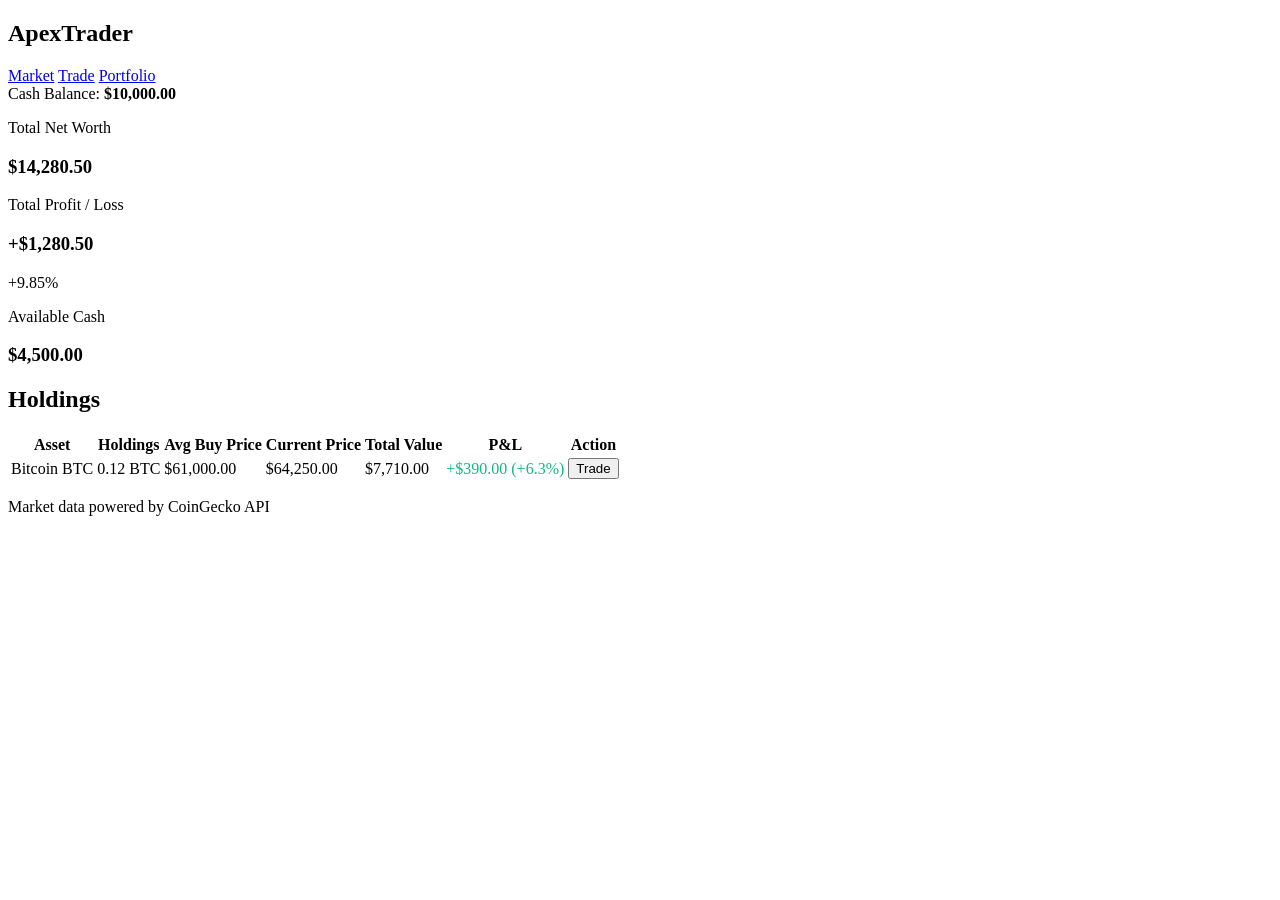
==== portfolio.html @ a47b9b46 "Adding pages" ====
<!DOCTYPE html>
<html lang="en">

<head>
    <meta charset="UTF-8">
    <meta name="viewport" content="width=device-width, initial-scale=1.0">
    <title>Document</title>
    <link rel="preconnect" href="https://fonts.googleapis.com">
    <link rel="preconnect" href="https://fonts.gstatic.com" crossorigin>
    <link href="https://fonts.googleapis.com/css2?family=Inter:wght@400;500;600;700&display=swap" rel="stylesheet">
    <link rel="stylesheet" href="portfolio.css">
</head>

<body>
    <header class="top-nav">
        <div class="brand-wrap">
            <h2 class="brand-logo">ApexTrader</h2>
            <nav class="nav-menu">
                <a href="index.html" class="nav-link">Market</a>
                <a href="trade.html" class="nav-link">Trade</a>
                <a href="portfolio.html" class="nav-link active">Portfolio</a>
            </nav>
        </div>
        <div class="user-wallet">
            <span class="wallet-txt">Cash Balance:</span>
            <strong id="userCashBal">$10,000.00</strong>
        </div>
    </header>
    <main>
        <section class="overview-cards">
            <div>
                <p>Total Net Worth</p>
                <h3>$14,280.50</h3>
            </div>

            <div>
                <p>Total Profit / Loss</p>
                <div class="card-row">
                    <h3>+$1,280.50</h3>
                    <span>+9.85%</span>
                </div>
            </div>

            <div>
                <p>Available Cash</p>
                <h3>$4,500.00</h3>
            </div>
        </section>

        <section class="holdings-section">
            <h2>Holdings</h2>

            <div class="data-table-wrapper">
                <table class="coins-table">
                    <thead>
                        <tr>
                            <th>Asset</th>
                            <th>Holdings</th>
                            <th>Avg Buy Price</th>
                            <th>Current Price</th>
                            <th>Total Value</th>
                            <th>P&amp;L</th>
                            <th>Action</th>
                        </tr>
                    </thead>
                    <tbody id="portfolioList">
                        <tr>
                            <td>Bitcoin BTC</td>
                            <td>0.12 BTC</td>
                            <td>$61,000.00</td>
                            <td>$64,250.00</td>
                            <td>$7,710.00</td>
                            <td style="color: #10b981;">+$390.00 (+6.3%)</td>
                            <td><button>Trade</button></td>
                        </tr>
                    </tbody>
                </table>
            </div>
        </section>
    </main>

    <footer>
        <p>Market data powered by CoinGecko API</p>
    </footer>
</body>

</html>
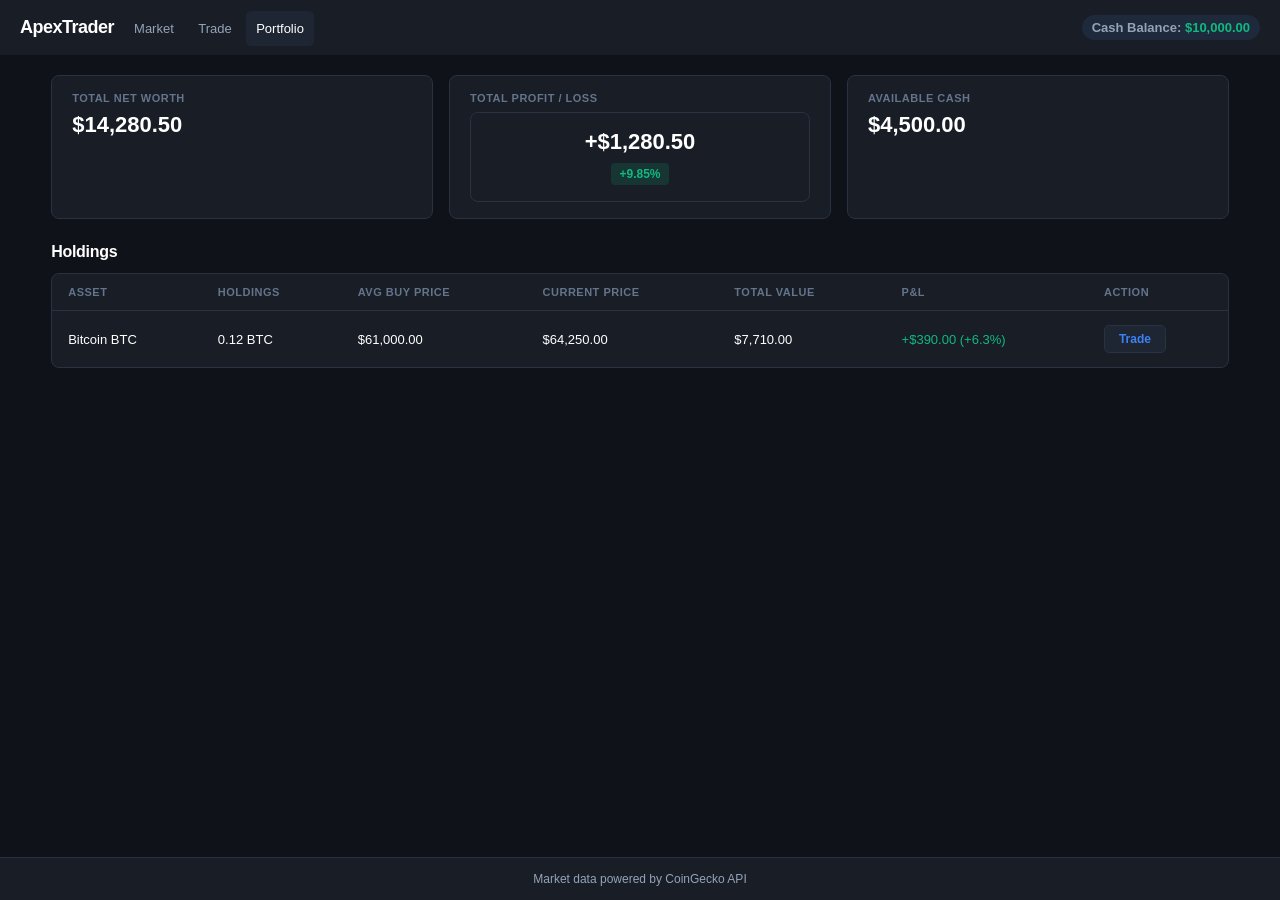
==== commit f22dcafe: "Add favicon to portfolio.html Added a favicon to the portfolio page." ====
--- a/portfolio.html
+++ b/portfolio.html
@@ -9,6 +9,7 @@
     <link rel="preconnect" href="https://fonts.gstatic.com" crossorigin>
     <link href="https://fonts.googleapis.com/css2?family=Inter:wght@400;500;600;700&display=swap" rel="stylesheet">
     <link rel="stylesheet" href="portfolio.css">
+    <link rel="icon" href="data:image/svg+xml,<svg xmlns=%22http://www.w3.org/2000/svg%22 viewBox=%220 0 100 100%22><rect width=%22100%22 height=%22100%22 rx=%2222%22 fill=%22%230b0e14%22/><path d=%22M30 35 V28 A8 8 0 0 1 46 28 V35 H54 V28 A8 8 0 0 1 70 28 V35 M20 35 H80 A6 6 0 0 1 86 41 V74 A6 6 0 0 1 80 80 H20 A6 6 0 0 1 14 74 V41 A6 6 0 0 1 20 35 Z%22 fill=%22none%22 stroke=%22%236366f1%22 stroke-width=%227%22 stroke-linejoin=%22round%22/></svg>">
 </head>
 
 <body>
@@ -84,4 +85,4 @@
     </footer>
 </body>
 
-</html>+</html>
--- a/portfolio.css
+++ b/portfolio.css
@@ -0,0 +1,216 @@
+* {
+    margin: 0;
+    padding: 0;
+    box-sizing: border-box;
+}
+
+body {
+    background-color: #0f1218;
+    color: #94a3b8;
+    font-family: 'Inter', -apple-system, BlinkMacSystemFont, sans-serif;
+    -webkit-font-smoothing: antialiased;
+    min-height: 100vh;
+    display: flex;
+    flex-direction: column;
+}
+
+header {
+    background-color: #181d26;
+    color: #94a3b8;
+    padding: 15px 20px;
+    margin: 0;
+    display: flex;
+    justify-content: space-between;
+
+    h2 {
+        font-size: 18px;
+        font-weight: 700;
+        letter-spacing: -0.5px;
+        color: white;
+    }
+
+    .brand-wrap {
+        display: flex;
+        align-items: center;
+        gap: 10px;
+
+        nav {
+            a {
+                padding: 10px;
+                border-radius: 5px;
+                text-decoration: none;
+                color: #94a3b8;
+                font-size: 13px;
+                font-weight: 500;
+
+                &:active {
+                    color: white;
+                }
+
+                &:hover {
+                    background-color: #1f2633;
+                    color: white;
+                }
+            }
+
+            .nav-link.active {
+                color: white;
+                background-color: #1f2633;
+            }
+        }
+    }
+
+    .user-wallet {
+        padding: 5px 10px;
+        border-radius: 15px;
+        height: auto;
+        align-items: center;
+        background-color: #1e293b;
+        font-size: 13px;
+        font-weight: 600;
+
+        strong {
+            color: #10b981;
+        }
+    }
+}
+
+
+/* --- MAIN CONTAINER --- */
+main {
+    margin: 20px 4vw;
+    display: flex;
+    flex-direction: column;
+    gap: 24px;
+
+    /* 1. TOP 3 OVERVIEW CARDS */
+    .overview-cards {
+        display: flex;
+        justify-content: space-between;
+        gap: 16px;
+
+        div {
+            background-color: #181d26;
+            border: 1px solid #293241;
+            border-radius: 8px;
+            padding: 16px 20px;
+            flex: 1;
+            display: flex;
+            flex-direction: column;
+            gap: 8px;
+
+            p {
+                font-size: 11px;
+                font-weight: 600;
+                text-transform: uppercase;
+                letter-spacing: 0.5px;
+                color: #64748b;
+            }
+
+            h3 {
+                font-size: 22px;
+                font-weight: 700;
+                color: #ffffff;
+            }
+
+            .card-row {
+                display: flex;
+                justify-content: space-between;
+                align-items: center;
+
+                span {
+                    background-color: rgba(16, 185, 129, 0.15);
+                    color: #10b981;
+                    padding: 4px 8px;
+                    border-radius: 4px;
+                    font-size: 12px;
+                    font-weight: 600;
+                }
+            }
+        }
+    }
+
+    /* 2. HOLDINGS SECTION & HEADING */
+    .holdings-section {
+        display: flex;
+        flex-direction: column;
+        gap: 12px;
+
+        h2 {
+            font-size: 16px;
+            font-weight: 700;
+            color: #ffffff;
+            letter-spacing: -0.3px;
+        }
+
+        /* 3. HOLDINGS TABLE */
+        .data-table-wrapper {
+            background-color: #181d26;
+            border: 1px solid #293241;
+            border-radius: 8px;
+            overflow-x: auto;
+
+            .coins-table {
+                width: 100%;
+                border-collapse: collapse;
+                text-align: left;
+
+                th {
+                    color: #64748b;
+                    padding: 12px 16px;
+                    border-bottom: 1px solid #293241;
+                    font-size: 11px;
+                    font-weight: 600;
+                    text-transform: uppercase;
+                    letter-spacing: 0.5px;
+                }
+
+                td {
+                    color: #ffffff;
+                    padding: 14px 16px;
+                    border-bottom: 1px solid #1a2230;
+                    font-size: 13px;
+                    font-weight: 500;
+                    font-feature-settings: 'tnum' on, 'lnum' on;
+
+                    button {
+                        background-color: #1f2633;
+                        color: #3b82f6;
+                        border: 1px solid #293241;
+                        padding: 6px 14px;
+                        border-radius: 5px;
+                        font-size: 12px;
+                        font-weight: 600;
+                        cursor: pointer;
+                        transition: background-color 0.2s, color 0.2s;
+
+                        &:hover {
+                            background-color: #3b82f6;
+                            color: #ffffff;
+                            border-color: #3b82f6;
+                        }
+                    }
+                }
+
+                tr:last-child td {
+                    border-bottom: none;
+                }
+
+                tr:hover {
+                    background-color: #1f2633;
+                }
+            }
+        }
+    }
+}
+
+/* --- FOOTER --- */
+footer {
+    background-color: #181d26;
+    color: #94a3b8;
+    padding: 14px;
+    text-align: center;
+    font-size: 12px;
+    border-top: 1px solid #293241;
+    margin-top: auto;
+}
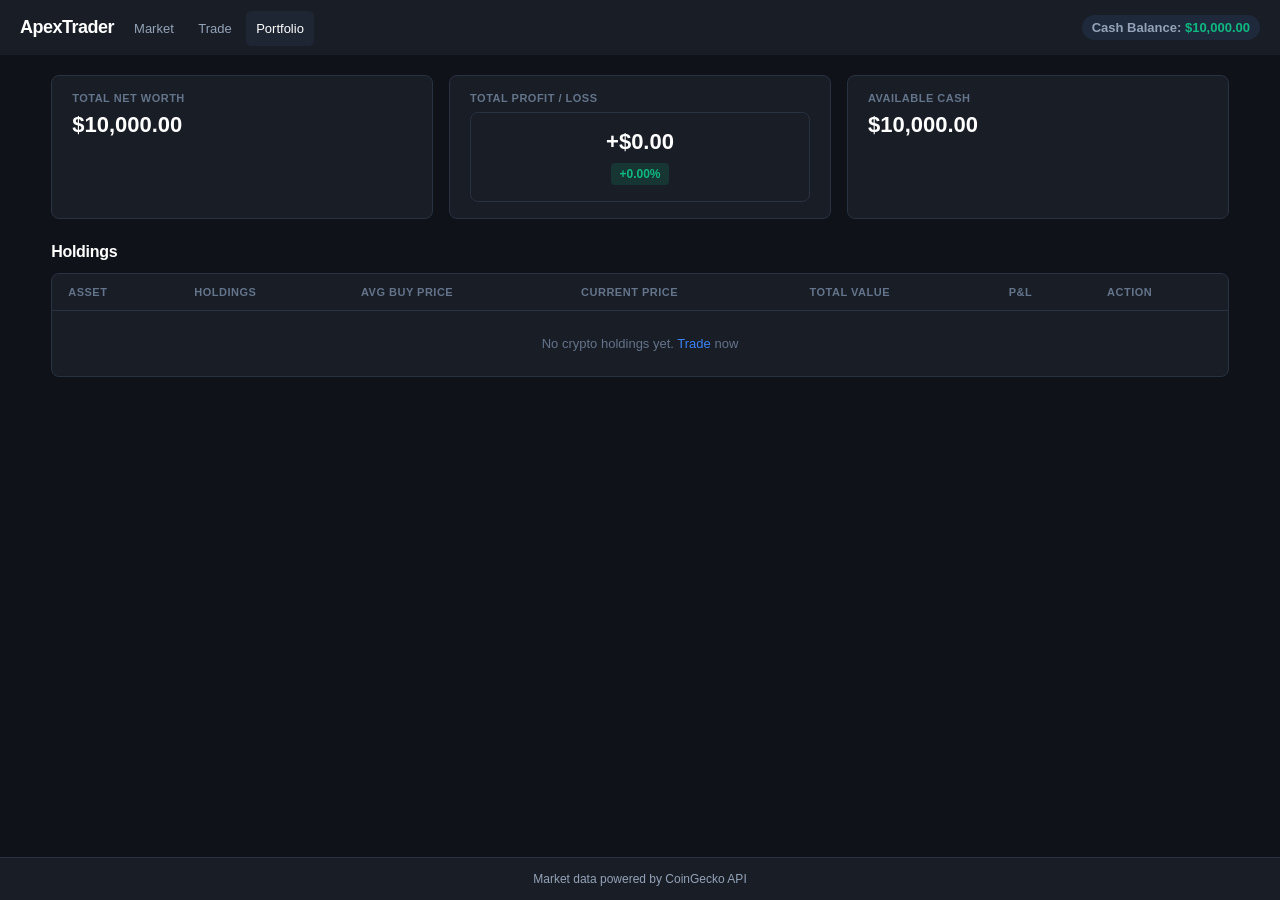
==== commit 71ac376b: "Revamp portfolio.html layout and data bindings Updated portfolio data display and structure." ====
--- a/portfolio.html
+++ b/portfolio.html
@@ -9,7 +9,6 @@
     <link rel="preconnect" href="https://fonts.gstatic.com" crossorigin>
     <link href="https://fonts.googleapis.com/css2?family=Inter:wght@400;500;600;700&display=swap" rel="stylesheet">
     <link rel="stylesheet" href="portfolio.css">
-    <link rel="icon" href="data:image/svg+xml,<svg xmlns=%22http://www.w3.org/2000/svg%22 viewBox=%220 0 100 100%22><rect width=%22100%22 height=%22100%22 rx=%2222%22 fill=%22%230b0e14%22/><path d=%22M30 35 V28 A8 8 0 0 1 46 28 V35 H54 V28 A8 8 0 0 1 70 28 V35 M20 35 H80 A6 6 0 0 1 86 41 V74 A6 6 0 0 1 80 80 H20 A6 6 0 0 1 14 74 V41 A6 6 0 0 1 20 35 Z%22 fill=%22none%22 stroke=%22%236366f1%22 stroke-width=%227%22 stroke-linejoin=%22round%22/></svg>">
 </head>
 
 <body>
@@ -31,20 +30,20 @@
         <section class="overview-cards">
             <div>
                 <p>Total Net Worth</p>
-                <h3>$14,280.50</h3>
+                <h3 id="totalNetWorth">$0.00</h3>
             </div>
 
             <div>
                 <p>Total Profit / Loss</p>
                 <div class="card-row">
-                    <h3>+$1,280.50</h3>
-                    <span>+9.85%</span>
+                    <h3 id="totalPnlAmount">+$0.00</h3>
+                    <span id="totalPnlPercent">+0.00%</span>
                 </div>
             </div>
 
             <div>
                 <p>Available Cash</p>
-                <h3>$4,500.00</h3>
+                <h3 id="availableCash">$0.00</h3>
             </div>
         </section>
 
@@ -65,15 +64,7 @@
                         </tr>
                     </thead>
                     <tbody id="portfolioList">
-                        <tr>
-                            <td>Bitcoin BTC</td>
-                            <td>0.12 BTC</td>
-                            <td>$61,000.00</td>
-                            <td>$64,250.00</td>
-                            <td>$7,710.00</td>
-                            <td style="color: #10b981;">+$390.00 (+6.3%)</td>
-                            <td><button>Trade</button></td>
-                        </tr>
+                        <!-- Rows dynamically JavaScript se render hongi -->
                     </tbody>
                 </table>
             </div>
@@ -83,6 +74,7 @@
     <footer>
         <p>Market data powered by CoinGecko API</p>
     </footer>
+     <script type="module" src="js/portfolio.js"></script>
 </body>
 
 </html>
--- a/portfolio.css
+++ b/portfolio.css
@@ -213,4 +213,4 @@
     font-size: 12px;
     border-top: 1px solid #293241;
     margin-top: auto;
-}+}
